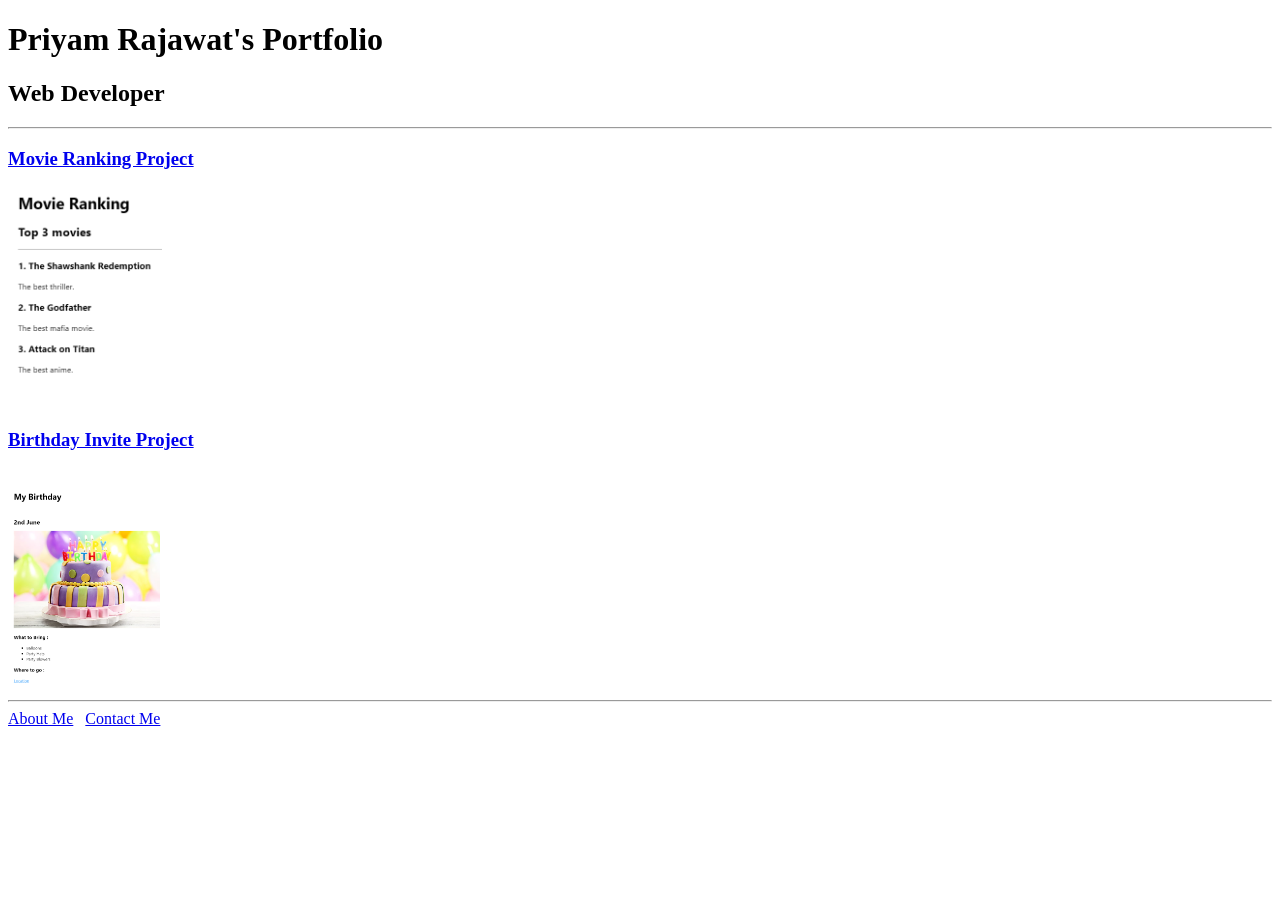
==== index.html @ d2175e0c "Add files via upload" ====
<!DOCTYPE html>
<html lang="en">
<head>
  <meta charset="UTF-8">
  <meta name="viewport" content="width=device-width, initial-scale=1.0">
  <title>Portfolio</title>
</head>
<body>
  <h1>Priyam Rajawat's Portfolio</h1>
  <h2>Web Developer</h2>
  <hr/>
  
  <h3><a href ="./public/Movie Ranking.html">Movie Ranking Project</a><br/></h3>
  <img src = "./assets/images/movie ranking.png" height="200"/>
  <br/><br/>

  <h3><a href = "./public/Birthday Invite.html">Birthday Invite Project</a></h3><br/>
  <img src = "./assets/images/Birthday invite.png" height="200"/>
  <br/><hr/>

  <a href = "./public/about.html">About Me</a> &nbsp;
  <a href = "./public/contact.html">Contact Me</a>
</body>
</html>
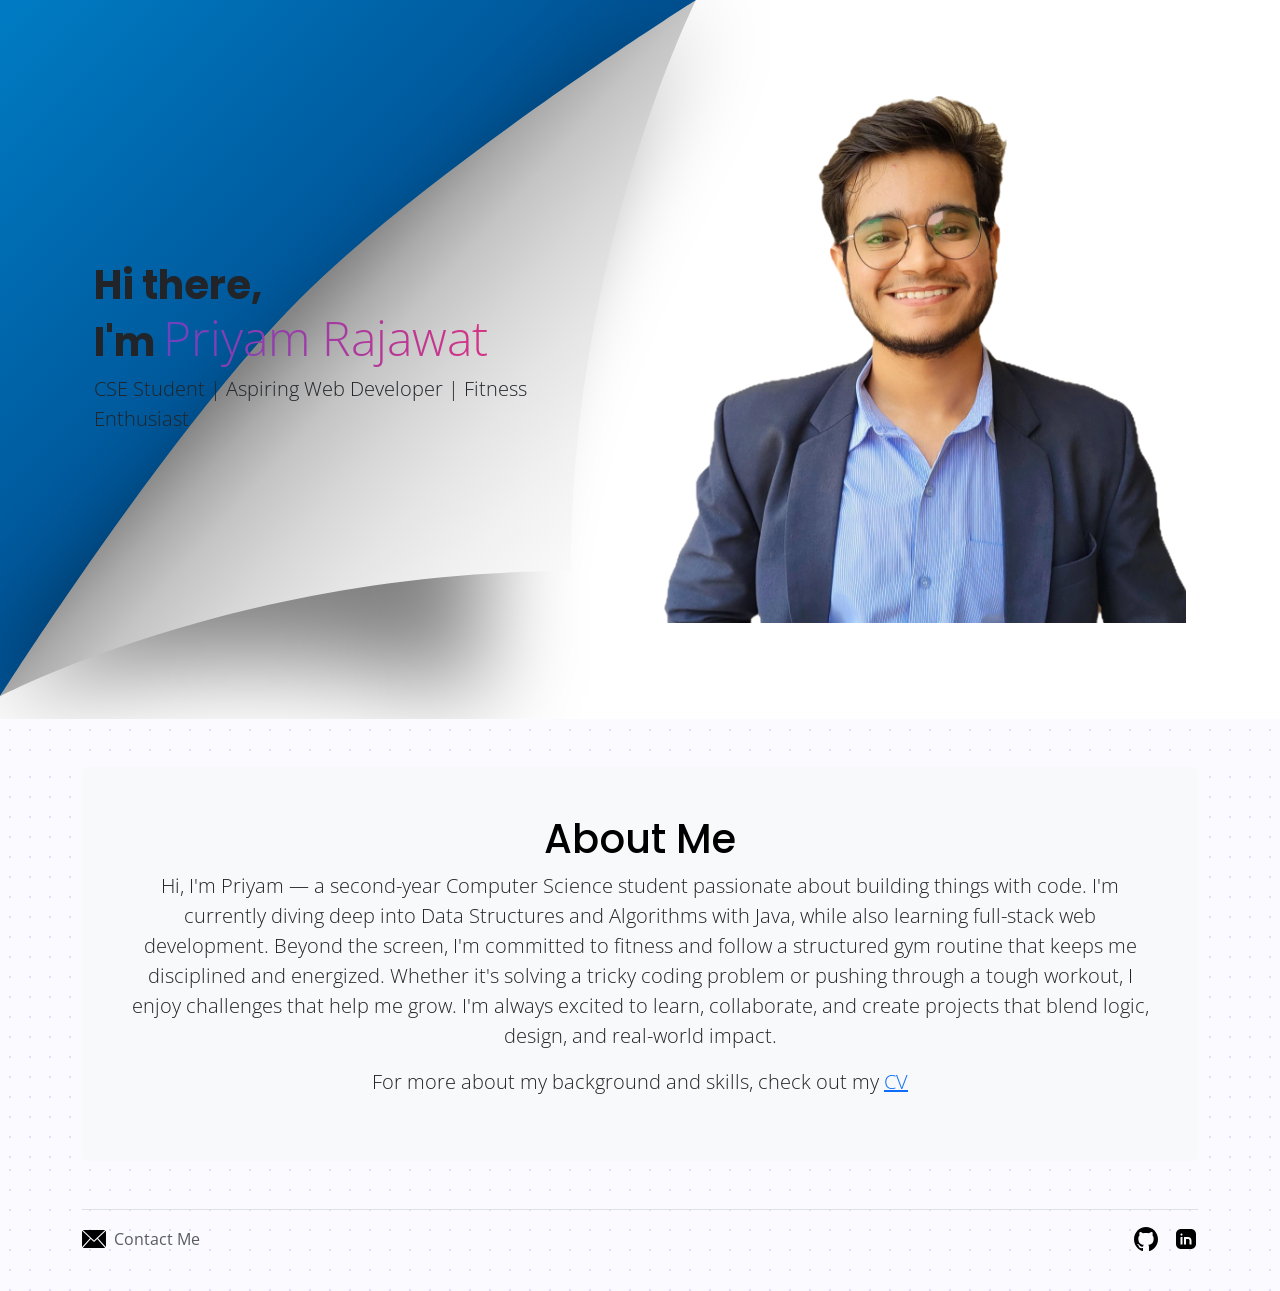
==== commit 35ab37d6: "Add files via upload" ====
--- a/index.html
+++ b/index.html
@@ -1,25 +1,80 @@
-<!DOCTYPE html>
-<html lang="en">
-<head>
-  <meta charset="UTF-8">
-  <meta name="viewport" content="width=device-width, initial-scale=1.0">
-  <title>Portfolio</title>
-</head>
-<body>
-  <h1>Priyam Rajawat's Portfolio</h1>
-  <h2>Web Developer</h2>
-  <hr/>
-  
-  <h3><a href ="./public/Movie Ranking.html">Movie Ranking Project</a><br/></h3>
-  <img src = "./assets/images/movie ranking.png" height="200"/>
-  <br/><br/>
-
-  <h3><a href = "./public/Birthday Invite.html">Birthday Invite Project</a></h3><br/>
-  <img src = "./assets/images/Birthday invite.png" height="200"/>
-  <br/><hr/>
-
-  <a href = "./public/about.html">About Me</a> &nbsp;
-  <a href = "./public/contact.html">Contact Me</a>
-</body>
-</html>
-
+<!DOCTYPE html>
+<html lang="en">
+
+<head>
+  <meta charset="UTF-8">
+  <meta name="viewport" content="width=device-width, initial-scale=1.0">
+  <title>My Portfolio</title>
+  <link href="https://cdn.jsdelivr.net/npm/bootstrap@5.3.6/dist/css/bootstrap.min.css" rel="stylesheet"
+    integrity="sha384-4Q6Gf2aSP4eDXB8Miphtr37CMZZQ5oXLH2yaXMJ2w8e2ZtHTl7GptT4jmndRuHDT" crossorigin="anonymous">
+  <link rel="stylesheet" href="style.css">
+  <link href="https://fonts.googleapis.com/css2?family=Open+Sans&family=Poppins:wght@600&display=swap" rel="stylesheet">
+  <link href="https://fonts.googleapis.com/css2?family=Raleway:wght@600&family=Roboto&display=swap" rel="stylesheet">
+
+</head>
+
+<body>
+  <!-- Homepage -->
+  <section id="home">
+    <div class="container col-xxl-8 px-4 py-5">
+      <div class="row flex-lg-row-reverse align-items-center g-5 py-5">
+        <div class="col-10 col-sm-8 col-lg-6"> <img src="images/ProfilePic.png" class="d-block mx-lg-auto img-fluid"
+            alt="Profile Pic" width="700" height="500" loading="lazy"> </div>
+        <div class="col-lg-6">
+          <h1 class="display-6 fw-bold">Hi there,<br>
+            I'm <span class="display-5 gradient-text" style="color:#6f42c1;">Priyam Rajawat</span>
+          </h1>
+          <p class="lead mb-4">CSE Student | Aspiring Web Developer | Fitness Enthusiast</p>
+        </div>
+      </div>
+    </div>
+  </section>
+
+  <!-- About -->
+  <section id="about">
+    <div class="container my-5">
+      <div class="p-5 text-center bg-body-tertiary rounded-3">
+        <h1 class="text-body-emphasis">About Me</h1>
+        <p class="lead">
+          Hi, I'm Priyam — a second-year Computer Science student passionate about building things with code. I'm
+          currently diving deep into Data Structures and Algorithms with Java, while also learning full-stack
+          web development.
+
+          Beyond the screen, I'm committed to fitness and follow a structured gym routine that keeps me disciplined and
+          energized. Whether it's solving a tricky coding problem or pushing through a tough workout, I enjoy challenges
+          that help me grow.
+
+          I'm always excited to learn, collaborate, and create projects that blend logic, design, and real-world impact.
+        </p>
+        <p class="lead">
+          For more about my background and skills, check out my <a href="CV/priyam_cv.pdf" target="_blank">CV</a>
+        </p>
+      </div>
+    </div>
+  </section>
+
+  <!-- Contact -->
+  <section id="contact">
+    <div class="container">
+      <footer class="d-flex flex-wrap justify-content-between align-items-center py-3 my-4 border-top">
+        <div class="col-md-4 d-flex align-items-center"> <a href="mailto:rajawat.priyam2@gmail.com" title="Send E-mail"
+            target="_blank" class="mb-3 me-2 mb-md-0 text-body-secondary text-decoration-none lh-1" aria-label="E-mail">
+            <img src="/images/mail-svgrepo-com.svg" width="24" height="24"> </a> <span
+            class="mb-3 mb-md-0 text-body-secondary">Contact Me</span> </div>
+        <ul class="nav col-md-4 justify-content-end list-unstyled d-flex">
+          <li class="ms-3"><a class="text-body-secondary" href="https://github.com/RajawatPriyam" target="_blank"
+              aria-label="GitHub"><img src="/images/github-142-svgrepo-com.svg" width="24" height="24"></a></li>
+          <li class="ms-3"><a class="text-body-secondary" href="https://www.linkedin.com/in/priyam-rajawat-862b85302/"
+              target="_blank" aria-label="LinkedIn"><img src="/images/linkedin-svgrepo-com.svg" width="24"
+                height="24"></a></li>
+        </ul>
+      </footer>
+    </div>
+  </section>
+
+  <script src="https://cdn.jsdelivr.net/npm/bootstrap@5.3.6/dist/js/bootstrap.bundle.min.js"
+    integrity="sha384-j1CDi7MgGQ12Z7Qab0qlWQ/Qqz24Gc6BM0thvEMVjHnfYGF0rmFCozFSxQBxwHKO"
+    crossorigin="anonymous"></script>
+</body>
+
+</html>
--- a/style.css
+++ b/style.css
@@ -0,0 +1,45 @@
+h1, h2, h3, .section-title {
+  font-family: 'Poppins', sans-serif;
+}
+
+p, li, span, .section-text {
+  font-family: 'Open Sans', sans-serif;
+}
+
+#home {
+  background-color: #ffffff;
+  background-image: url("data:image/svg+xml,%3Csvg xmlns='http://www.w3.org/2000/svg' width='800' height='800' viewBox='0 0 200 200'%3E%3Cdefs%3E%3ClinearGradient id='a' gradientUnits='userSpaceOnUse' x1='88' y1='88' x2='0' y2='0'%3E%3Cstop offset='0' stop-color='%23005092'/%3E%3Cstop offset='1' stop-color='%23007cc4'/%3E%3C/linearGradient%3E%3ClinearGradient id='b' gradientUnits='userSpaceOnUse' x1='75' y1='76' x2='168' y2='160'%3E%3Cstop offset='0' stop-color='%23868686'/%3E%3Cstop offset='0.09' stop-color='%23ababab'/%3E%3Cstop offset='0.18' stop-color='%23c4c4c4'/%3E%3Cstop offset='0.31' stop-color='%23d7d7d7'/%3E%3Cstop offset='0.44' stop-color='%23e5e5e5'/%3E%3Cstop offset='0.59' stop-color='%23f1f1f1'/%3E%3Cstop offset='0.75' stop-color='%23f9f9f9'/%3E%3Cstop offset='1' stop-color='%23FFFFFF'/%3E%3C/linearGradient%3E%3Cfilter id='c' x='0' y='0' width='200%25' height='200%25'%3E%3CfeGaussianBlur in='SourceGraphic' stdDeviation='12' /%3E%3C/filter%3E%3C/defs%3E%3Cpolygon fill='url(%23a)' points='0 174 0 0 174 0'/%3E%3Cpath fill='%23000' fill-opacity='.5' filter='url(%23c)' d='M121.8 174C59.2 153.1 0 174 0 174s63.5-73.8 87-94c24.4-20.9 87-80 87-80S107.9 104.4 121.8 174z'/%3E%3Cpath fill='url(%23b)' d='M142.7 142.7C59.2 142.7 0 174 0 174s42-66.3 74.9-99.3S174 0 174 0S142.7 62.6 142.7 142.7z'/%3E%3C/svg%3E");
+  background-attachment: fixed;
+  background-repeat: no-repeat;
+  background-position: top left;
+}
+
+footer a:hover img {
+  transform: scale(1.1);
+  transition: transform 0.2s ease;
+}
+
+.gradient-text {
+  background: linear-gradient(90deg, #6f42c1, #d63384);
+  -webkit-background-clip: text;
+  -webkit-text-fill-color: transparent;
+  animation: fadeIn 1.2s ease-in-out;
+}
+
+@keyframes fadeIn {
+  0% { opacity: 0; transform: translateY(-10px); }
+  100% { opacity: 1; transform: translateY(0); }
+}
+
+#about {
+  background-color: #fafaff;
+  background-image: radial-gradient(#e0dffc 1px, transparent 1px);
+  background-size: 20px 20px;
+}
+
+
+body{
+  background-color: #fafaff;
+  background-image: radial-gradient(#e0dffc 1px, transparent 1px);
+  background-size: 20px 20px;
+}
